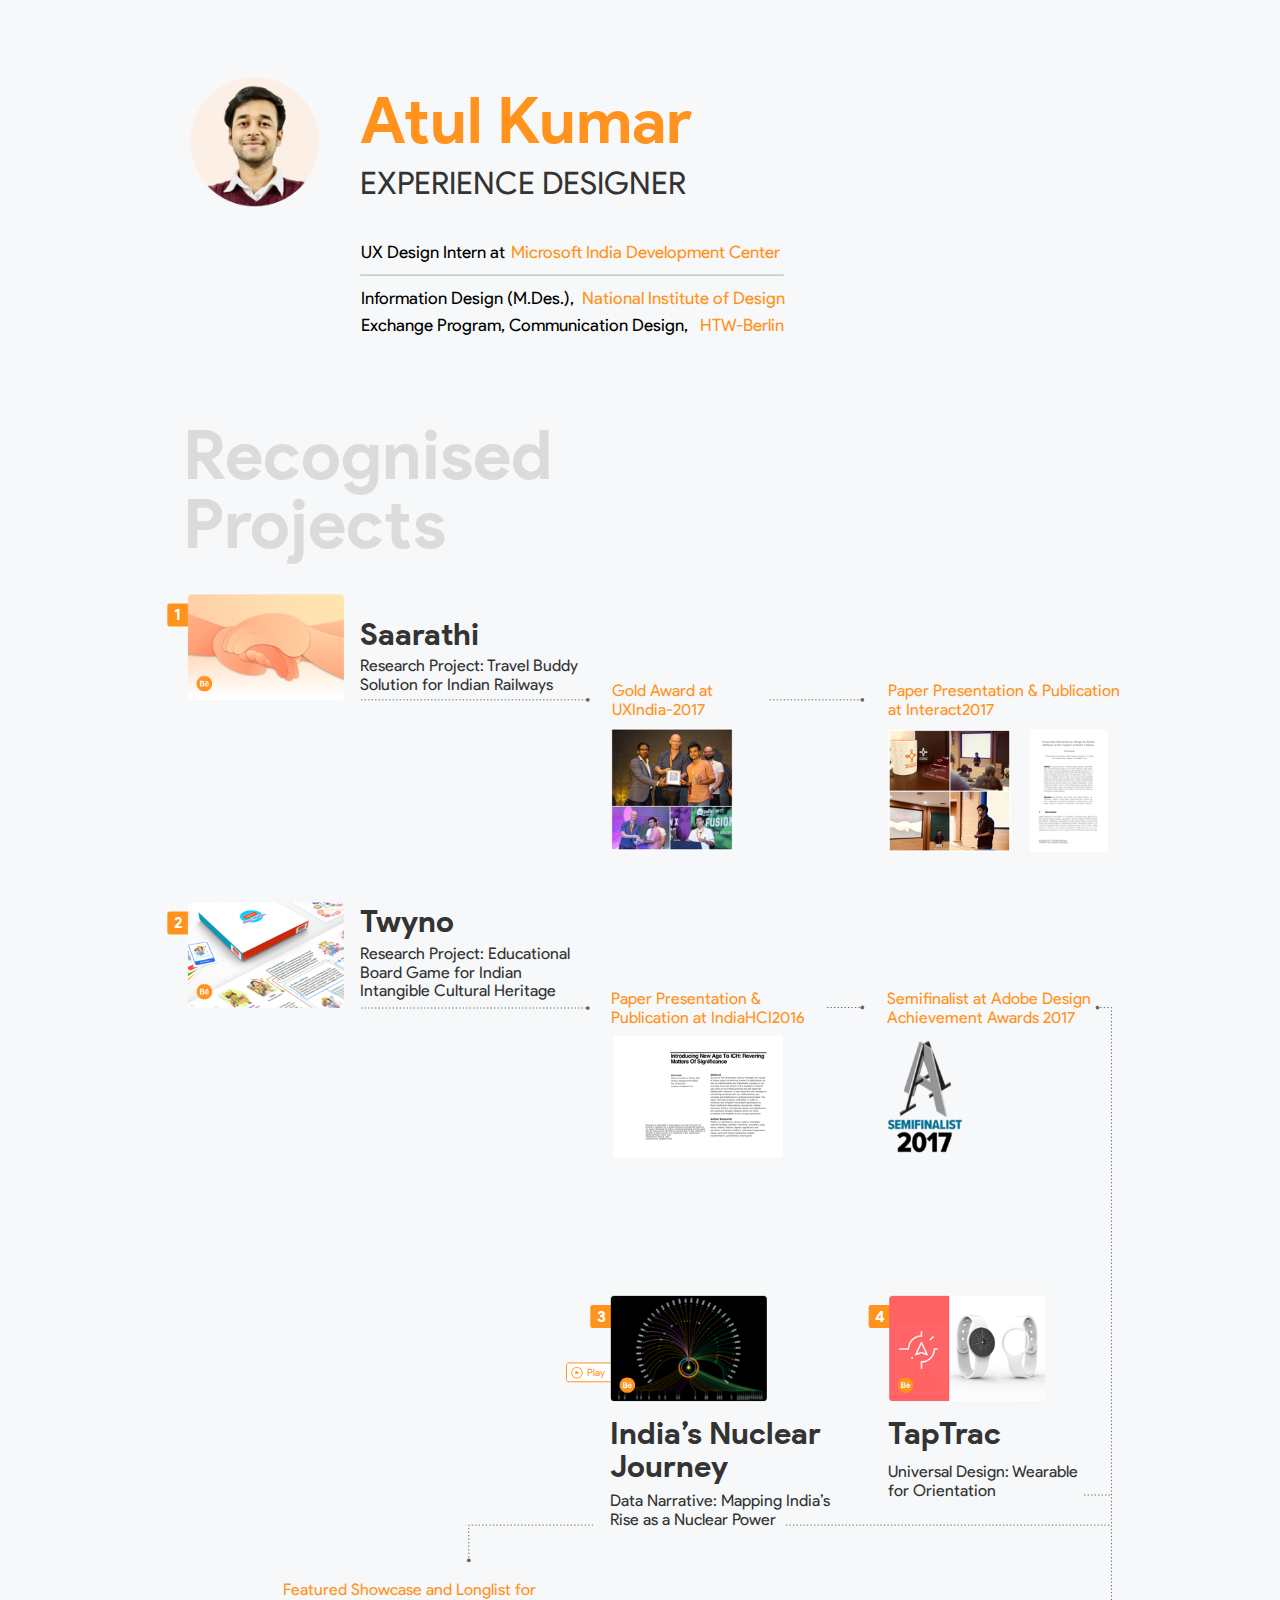
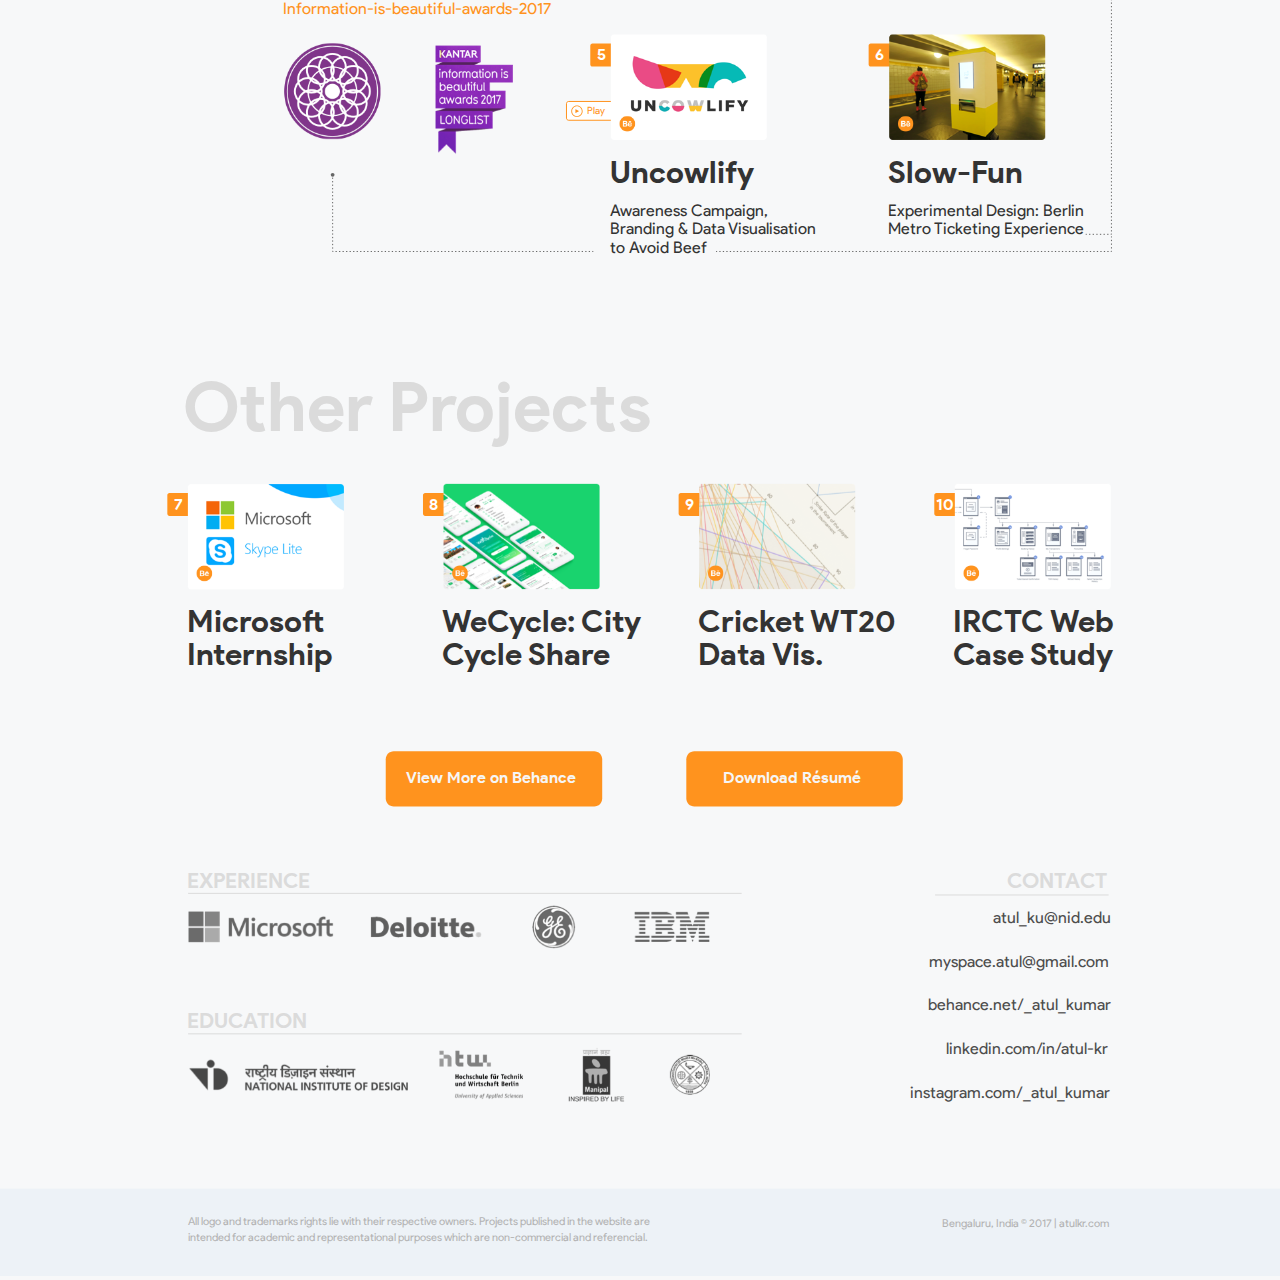
==== index.html @ 9ecec9e2 "LightWeight Update" ====
<!DOCTYPE html>
<html lang="en">
<head>
	<meta charset="utf-8" />
	<title>Atul Kumar</title>

	<meta name="keywords" content="atul kumar, portfolio, atul kumar nid, data visualization, information design, national institute of design, data, UI, UX, designer, engineer, computer science, manipal, deloite, microsoft" />
	<meta name="description" content="Design Portfolio of Atul Kumar - Experience Designer, Design Researcher, UI/UX Designer, Problem Solver, Data Visualization and User Interface. A design graduate from National Institute of Design (NID), and HTW-Berlin. Formerly a computer science engineer. Passionate about design and technology." />
	<meta name="author" content="Atul Kumar" />
	<meta name="robots" content="index,follow" />
	<meta name="rating" content="general" />

	<link type="text/css" rel="stylesheet" href="res/design.css">
	
	<script src="http://code.jquery.com/jquery-2.1.0.min.js"></script>

	<script src="res/velocity.js"></script>

	<script type="text/javascript">

		$.get('res/landingpage.svg', function(data) {

			$(document.body).append(data.documentElement);



////////////////////All Mouse Clicks ///////////////////////////

//------------------------primarySection-------------------------------------------------

			$('#projectSaarathi').click(function (){

				window.open("https://www.behance.net/gallery/53657411/Saarathi-Travel-Buddy-Program");

			});

			$('#saarathiGoldLink').click(function (){

				window.open("https://www.linkedin.com/feed/update/urn:li:activity:6336620226788069376");

			});

			$('#saarathiInteractLink').click(function (){

				window.open("https://www.linkedin.com/feed/update/urn:li:activity:6323198402859491328");

			});

			$('#saarathiPaperLink_1_').click(function (){

				window.open("http://ifip-tc13.org/wp-content/uploads/2017/10/INTERACT_2017_Adjunct_v3.pdf");

			});

			$('#projectTwyno').click(function (){

				window.open("https://www.behance.net/gallery/52136727/ICH-Part-2-Educational-Board-Game");

			});

			$('#twynoPaperLink').click(function (){

				window.open("https://dl.acm.org/citation.cfm?id=3014378");

			});

			$('#adaaLiveLink').click(function (){

				window.open("https://www.adobeawards.com/us/live");

			});

			$('#projectNuclear').click(function (){

				window.open("https://www.behance.net/gallery/46374115/Indias-Nuclear-Journey-Data-Narrative");

			});

			$('#nuclearPlayBtn').click(function (){

				window.open("http://atulkr.com/projects/datavis/indianuclear");

			});


			$('#projectTapTrac').click(function (){

				window.open("https://www.behance.net/gallery/51240947/Taptrac-Wearable-Design");

			});

			$('#uncowlifyKantarLink').click(function (){

				window.open("https://www.informationisbeautifulawards.com/showcase/2206-uncowlify-beef-the-environment");

			});

			$('#nuclearKantarLink').click(function (){

				window.open("https://www.informationisbeautifulawards.com/showcase/2207-india-s-nuclear-journey");

			});

			$('#projectUncowlify').click(function (){

				window.open("https://www.behance.net/gallery/52214761/Uncowlify-Branding-Campaign-Infographic-DataVis");

			});

			$('#uncowlifyPlayBtn').click(function (){

				window.open("http://atulkr.com/projects/uncowlify/uncowlifyDV.html");

			});

			$('#projectSlowFun').click(function (){

				window.open("https://www.behance.net/gallery/45309283/Slow-Fun-Design");

			});

//------------------------secondarySection-------------------------------------------------		

			$('#projectMicrosoft').click(function (){

				window.open("https://www.behance.net/gallery/58919081/Microsoft-Skype-Lite-User-Engagement");

			});

			$('#projectWeCycle').click(function (){

				window.open("https://www.behance.net/gallery/53700335/WeCycle-City-Cycle-Sharing-Solution");

			});

			$('#projectWT20').click(function (){

				window.open("https://www.behance.net/gallery/35028933/World-T20-Data-Visualisation");

			});

			$('#projectIRCTC').click(function (){

				window.open("https://www.behance.net/gallery/33042749/Simplifying-IRCTC-Website-SiteUser-Flow-Wireframes");

			});

//------------------------CTASection-------------------------------------------------

			$('#btnBehance').click(function (){

				window.open("https://www.behance.net/_atul_kumar");

			});

			$('#btnResume').click(function (){

				window.open("http://www.atulkr.com/res/resume_atul_kumar.pdf");

			});

//------------------------experienceSection-------------------------------------------------

			$('#ibmLink').click(function (){

				window.open("https://www.ibm.com/in-en/");

			});

			$('#geLink').click(function (){

				window.open("https://www.ge.com/");

			});

			$('#deloitteLink').click(function (){

				window.open("https://www2.deloitte.com/in/en.html");

			});

			$('#microsoftLink').click(function (){

				window.open("https://www.microsoft.com/en-in/msidc/");

			});

//------------------------educationSection-------------------------------------------------

			$('#smhsLink').click(function (){

				window.open("http://www.stmichaelspatna.edu.in/");

			});

			$('#manipalLink').click(function (){

				window.open("https://manipal.edu/mit.html");

			});

			$('#nidLink_1_').click(function (){

				window.open("http://www.nid.edu/");

			});

			$('#htwLink').click(function (){

				window.open("https://www.htw-berlin.de/");

			});

//------------------------contactsSection-------------------------------------------------

			$('#nidEmailLink').click(function (){

				window.open("mailto:atul_ku@nid.edu");

			});

			$('#perEmailLink').click(function (){

				window.open("mailto:myspace.atul@gmail.com");

			});

			$('#behanceLink').click(function (){

				window.open("https://www.behance.net/_atul_kumar");

			});

			$('#linkedinLink').click(function (){

				window.open("https://www.linkedin.com/in/atul-kr");

			});

			$('#instaLink').click(function (){

				window.open("https://www.instagram.com/_atul_kumar/");

			});

			$('#twitterLink').click(function (){

				window.open("https://twitter.com/_atul_kumar");

			});


////////////////////all hovers////////////

			$('#btnBehance').hover(

				function mouseover() {
					$('#prRect_1_').stop(true,false).velocity({'stroke': '#FF931E', 'stroke-width':'3px'});
					$('#prRect_1_').stop(true,false).velocity({'fill': '#FFFFFF'});
					$('#prText_1_').stop(true,false).velocity({'fill': '#FF931E'});
				},

				function mouseleave() {
					$('#prRect_1_').stop(true,false).velocity({'stroke': '#FF931E', 'stroke-width':'0px'});
					$('#prRect_1_').stop(true,false).velocity({'fill': '#FF931E'});
					$('#prText_1_').stop(true,false).velocity({'fill': '#FFFFFF'});
				}			
			);

			$('#btnResume').hover(

				function mouseover() {
					$('#reRect_1_').stop(true,false).velocity({'stroke': '#FF931E', 'stroke-width':'3px'});
					$('#reRect_1_').stop(true,false).velocity({'fill': '#FFFFFF'});
					$('#reText_1_').stop(true,false).velocity({'fill': '#FF931E'});
				},

				function mouseleave() {
					$('#reRect_1_').stop(true,false).velocity({'stroke': '#FF931E', 'stroke-width':'0px'});
					$('#reRect_1_').stop(true,false).velocity({'fill': '#FF931E'});
					$('#reText_1_').stop(true,false).velocity({'fill': '#FFFFFF'});
				}			
			);

			$('#nuclearPlayBtn').hover(

				function mouseover() {
					$('#nuclearPlay_x5F_rect').stop(true,false).velocity({'fill': '#FF931E'});
					$('#nuclearPlay_x5F_text').stop(true,false).velocity({'fill': '#FFFFFF'});
					$('#nuclearPlay_x5F_icoCircle').stop(true,false).velocity({'fill': '#FFFFFF'});
					$('#nuclearPlay_x5F_icoTriangle').stop(true,false).velocity({'fill': '#FFFFFF'});
				},

				function mouseleave() {
					$('#nuclearPlay_x5F_rect').stop(true,false).velocity({'fill': '#FFFFFF'});
					$('#nuclearPlay_x5F_text').stop(true,false).velocity({'fill': '#FF931E'});
					$('#nuclearPlay_x5F_icoCircle').stop(true,false).velocity({'fill': '#FF931E'});
					$('#nuclearPlay_x5F_icoTriangle').stop(true,false).velocity({'fill': '#FF931E'});
				}			
			);

			$('#uncowlifyPlayBtn').hover(

				function mouseover() {
					$('#uncowlifyPlay_x5F_rect').stop(true,false).velocity({'fill': '#FF931E'});
					$('#uncowlifyPlay_x5F_text').stop(true,false).velocity({'fill': '#FFFFFF'});
					$('#uncowlifyPlay_x5F_icoCircle').stop(true,false).velocity({'fill': '#FFFFFF'});
					$('#uncowlifyPlay_x5F_icoTriangle').stop(true,false).velocity({'fill': '#FFFFFF'});
				},

				function mouseleave() {
					$('#uncowlifyPlay_x5F_rect').stop(true,false).velocity({'fill': '#FFFFFF'});
					$('#uncowlifyPlay_x5F_text').stop(true,false).velocity({'fill': '#FF931E'});
					$('#uncowlifyPlay_x5F_icoCircle').stop(true,false).velocity({'fill': '#FF931E'});
					$('#uncowlifyPlay_x5F_icoTriangle').stop(true,false).velocity({'fill': '#FF931E'});
				}			
			);


		});//last close for $.get


	</script>
</head>



<body style="margin:0; padding:0; background:#F7F8F9;">

</body>
</html>
---- res/design.css ----
@font-face{
	font-family: 'ProductSans-Regular';
	src:url(Prod-Sans-Regular.ttf);
}


@font-face{
	font-family: 'ProductSans-Bold';
	src:url(Prod-Sans-Bold.ttf);
}


#body{
	width: 100%;
	background: #F7F8F9;
	margin: 0;
	padding: 0;
	font-family: 'ProductSans-Regular', 'ProductSans-Bold';
	overflow: hidden;
}

#projectSaarathi, #saarathiGoldLink, #saarathiInteractLink, #saarathiPaperLink_1_, #projectTwyno, #twynoPaperLink, #adaaLiveLink, #projectNuclear,
#projectTapTrac, #uncowlifyKantarLink, #nuclearKantarLink, #projectUncowlify, #projectSlowFun, #projectMicrosoft, #projectWeCycle, #projectWT20, 
#projectIRCTC, #btnBehance, #btnResume, #ibmLink, #geLink, #deloitteLink, #microsoftLink, #smhsLink, #manipalLink, 
#nidLink_1_, #htwLink, #nidEmailLink, #perEmailLink, #behanceLink, #linkedinLink, #instaLink, #twitterLink, #nuclearPlayBtn, #uncowlifyPlayBtn {
	cursor:pointer;
}

#nidEmailLink:hover, #perEmailLink:hover, #behanceLink:hover, #linkedinLink:hover, #instaLink:hover, #twitterLink:hover {
	fill: #FF931E;
}
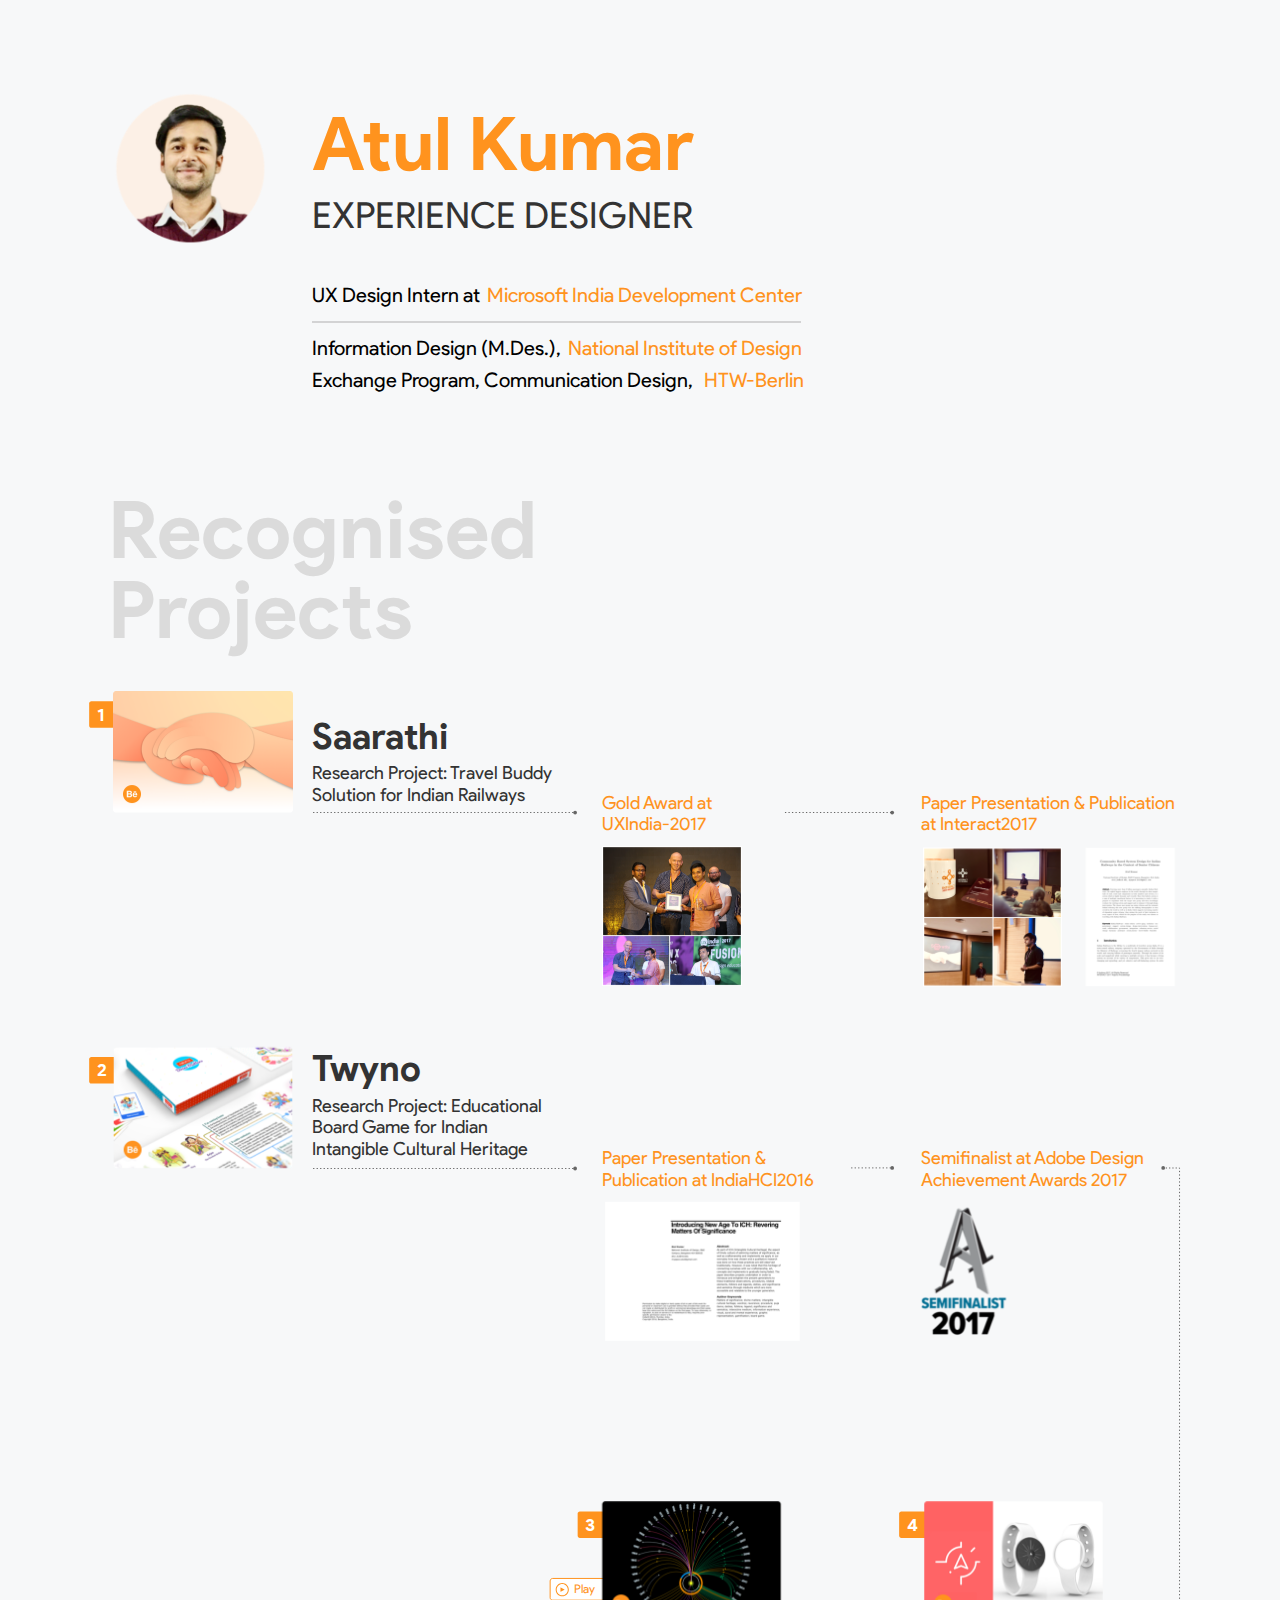
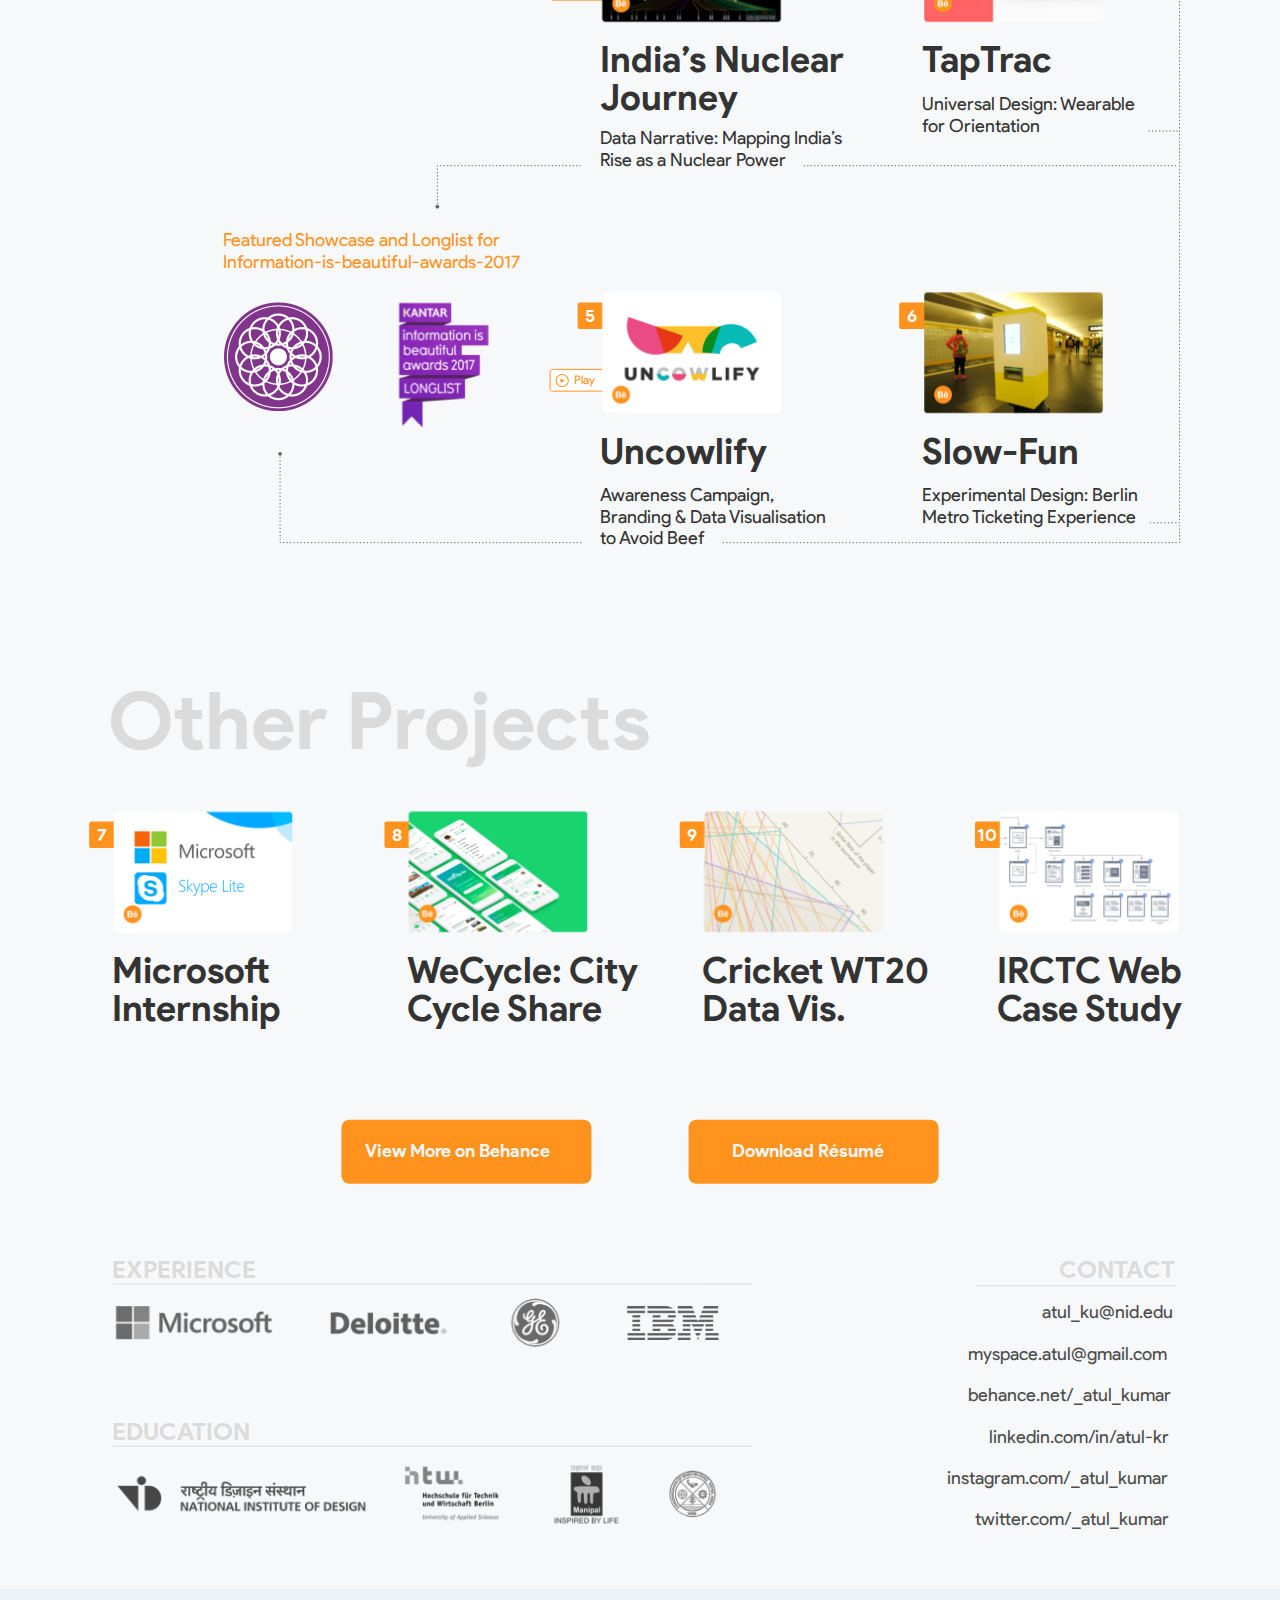
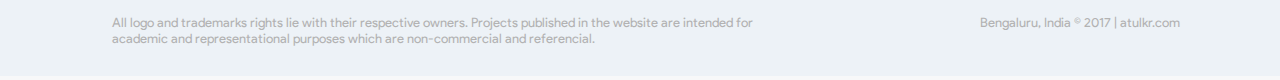
==== commit f8643a26: "Fast Load Website SVG" ====
--- a/index.html
+++ b/index.html
@@ -18,7 +18,7 @@
 
 	<script type="text/javascript">
 
-		$.get('res/landingpage.svg', function(data) {
+		$.get('landingpage.svg', function(data) {
 
 			$(document.body).append(data.documentElement);
 
@@ -324,8 +324,6 @@
 </head>
 
 
-
 <body style="margin:0; padding:0; background:#F7F8F9;">
-
 </body>
 </html>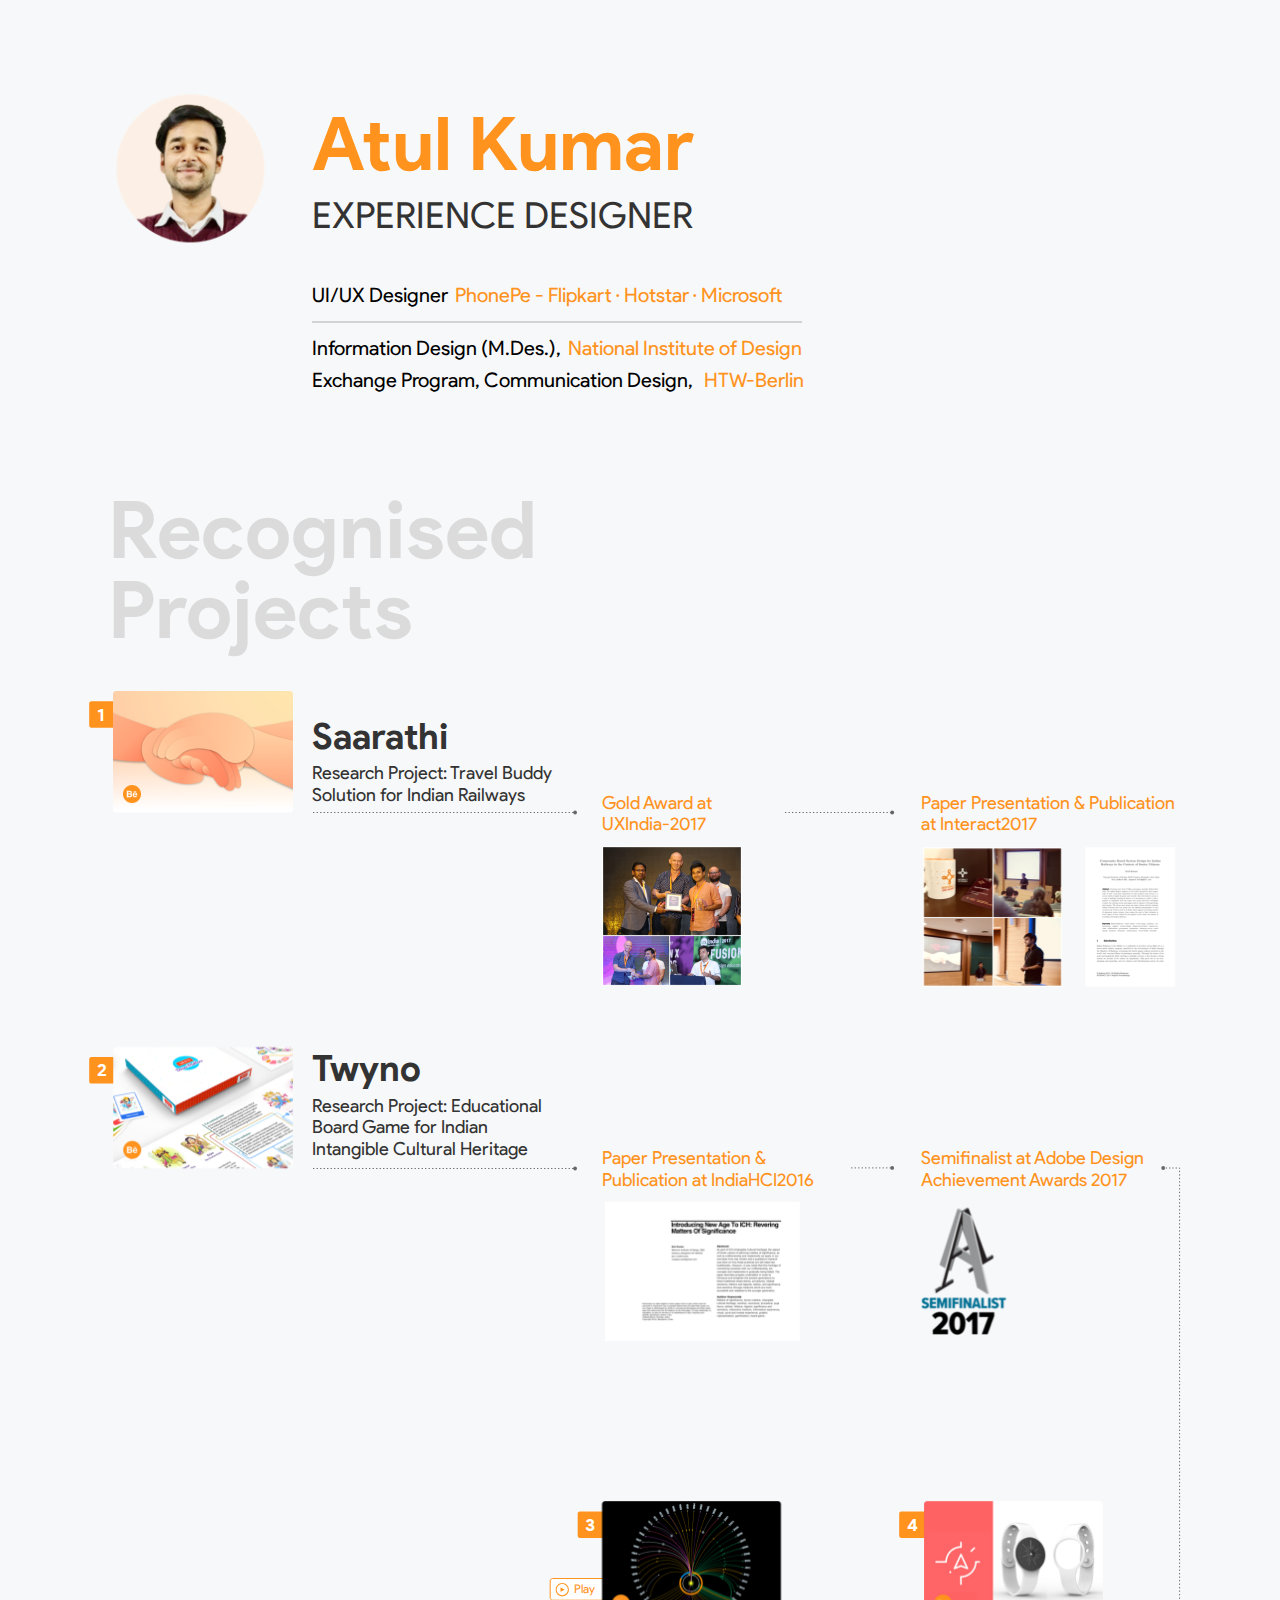
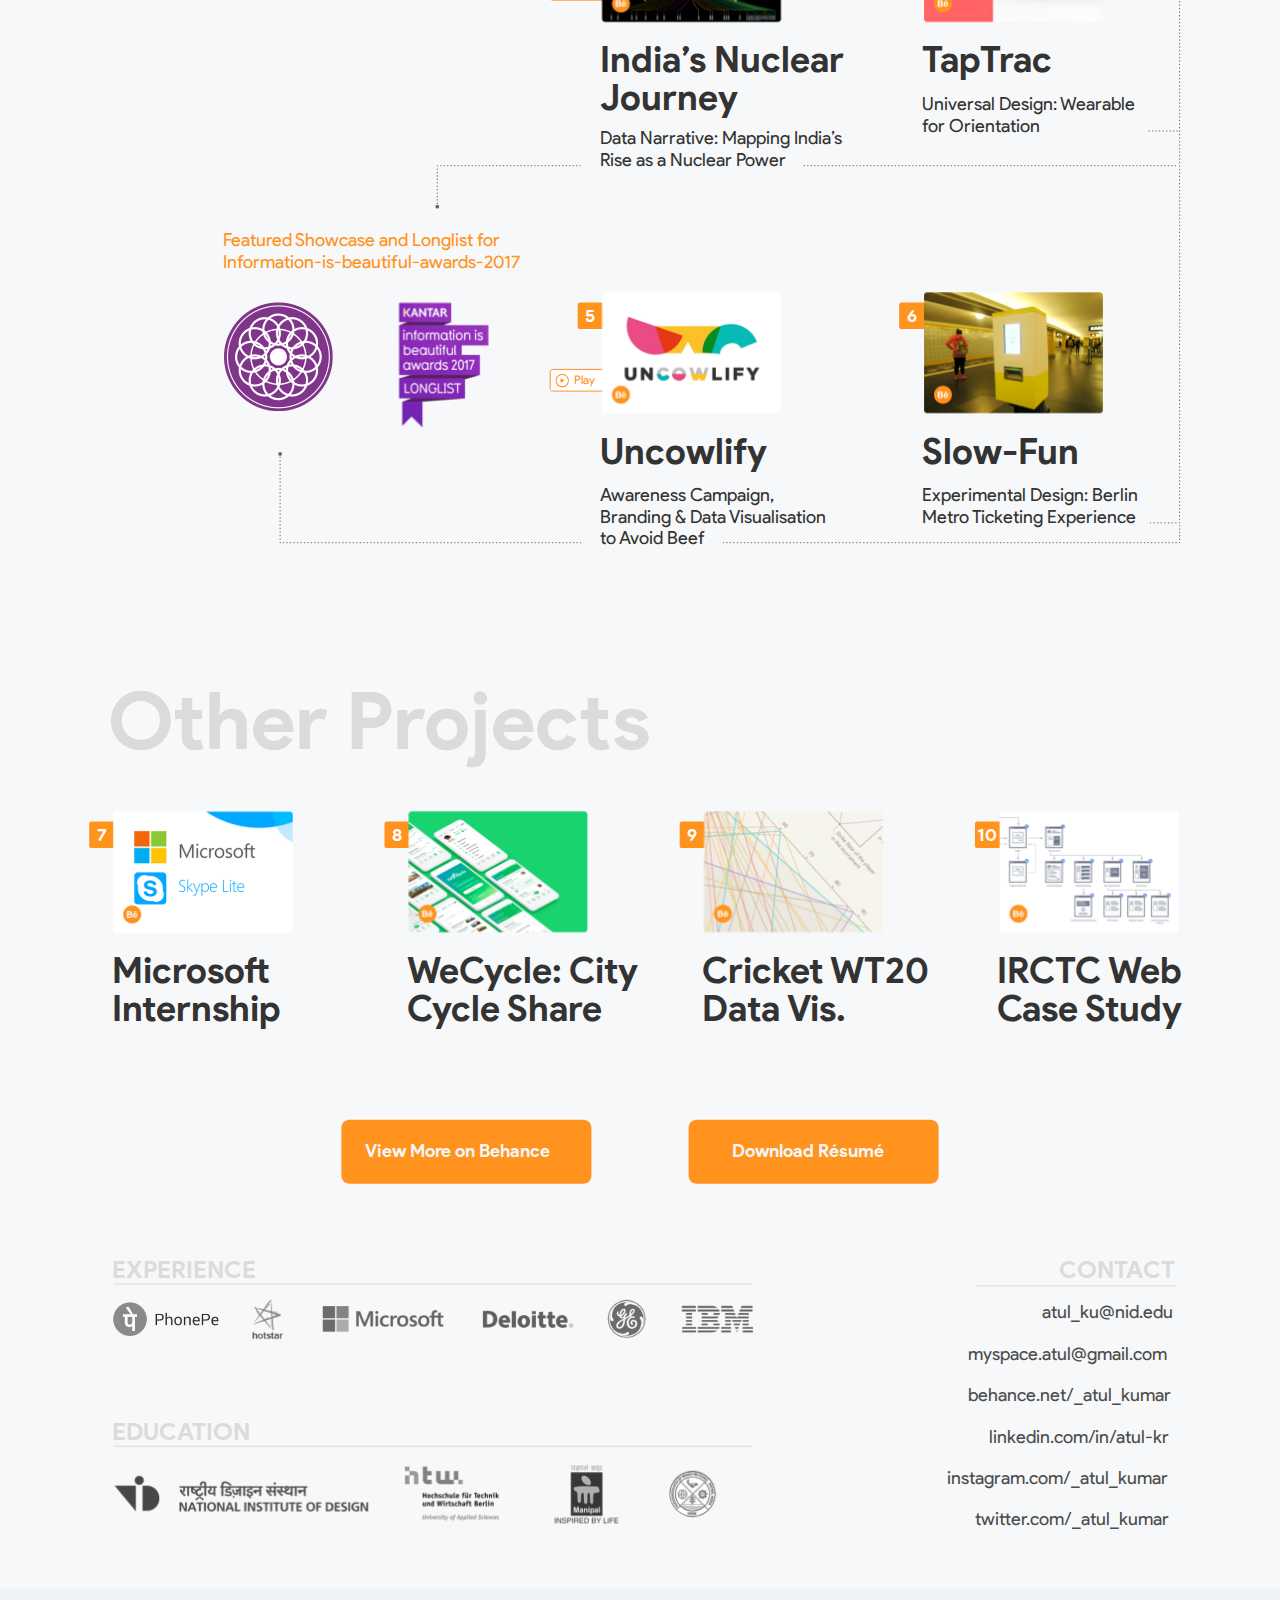
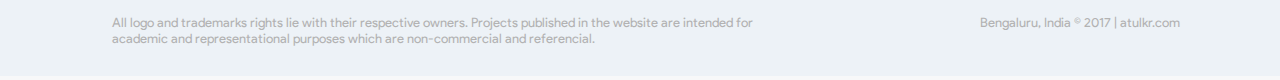
==== commit 00a8a377: "PhonePe change" ====
--- a/index.html
+++ b/index.html
@@ -4,12 +4,21 @@
 	<meta charset="utf-8" />
 	<title>Atul Kumar</title>
 
-	<meta name="keywords" content="atul kumar, portfolio, atul kumar nid, data visualization, information design, national institute of design, data, UI, UX, designer, engineer, computer science, manipal, deloite, microsoft" />
+	<meta name="keywords" content="atul kumar, portfolio, atul kumar nid, nid, htw, data visualization, information design, national institute of design, data, UI, UX, designer, engineer, computer science, manipal, deloitte, microsoft" />
 	<meta name="description" content="Design Portfolio of Atul Kumar - Experience Designer, Design Researcher, UI/UX Designer, Problem Solver, Data Visualization and User Interface. A design graduate from National Institute of Design (NID), and HTW-Berlin. Formerly a computer science engineer. Passionate about design and technology." />
 	<meta name="author" content="Atul Kumar" />
 	<meta name="robots" content="index,follow" />
 	<meta name="rating" content="general" />
 
+	 <meta property="og:title" content="Atul Kumar - User Experience Designer" />
+     <meta property="og:type" content="website" />
+     <meta property="og:url" content="http://www.atulkr.com" />
+     <meta property="og:image" content="res/metaImage.png" />
+     <meta property="og:image:secure_url" content="http://atulkr.com/res/metaImage.png" />
+     <meta property="og:description" content="Design Portfolio of Atul Kumar - Experience Designer, Design Researcher, UI/UX Designer, Problem Solver, Data Visualization and User Interface. A design graduate from National Institute of Design (NID), and HTW-Berlin. Formerly a computer science engineer. Passionate about design and technology." />
+
+	<link rel="icon" type="image/png" href="res/favicon.png">
+
 	<link type="text/css" rel="stylesheet" href="res/design.css">
 	
 	<script src="http://code.jquery.com/jquery-2.1.0.min.js"></script>
@@ -182,6 +191,18 @@
 			$('#microsoftLink').click(function (){
 
 				window.open("https://www.microsoft.com/en-in/msidc/");
+
+			});
+
+			$('#hotstarLink').click(function (){
+
+				window.open("https://http://www.hotstar.com/");
+
+			});
+
+			$('#phonepeLink').click(function (){
+
+				window.open("https://www.phonepe.com");
 
 			});
 
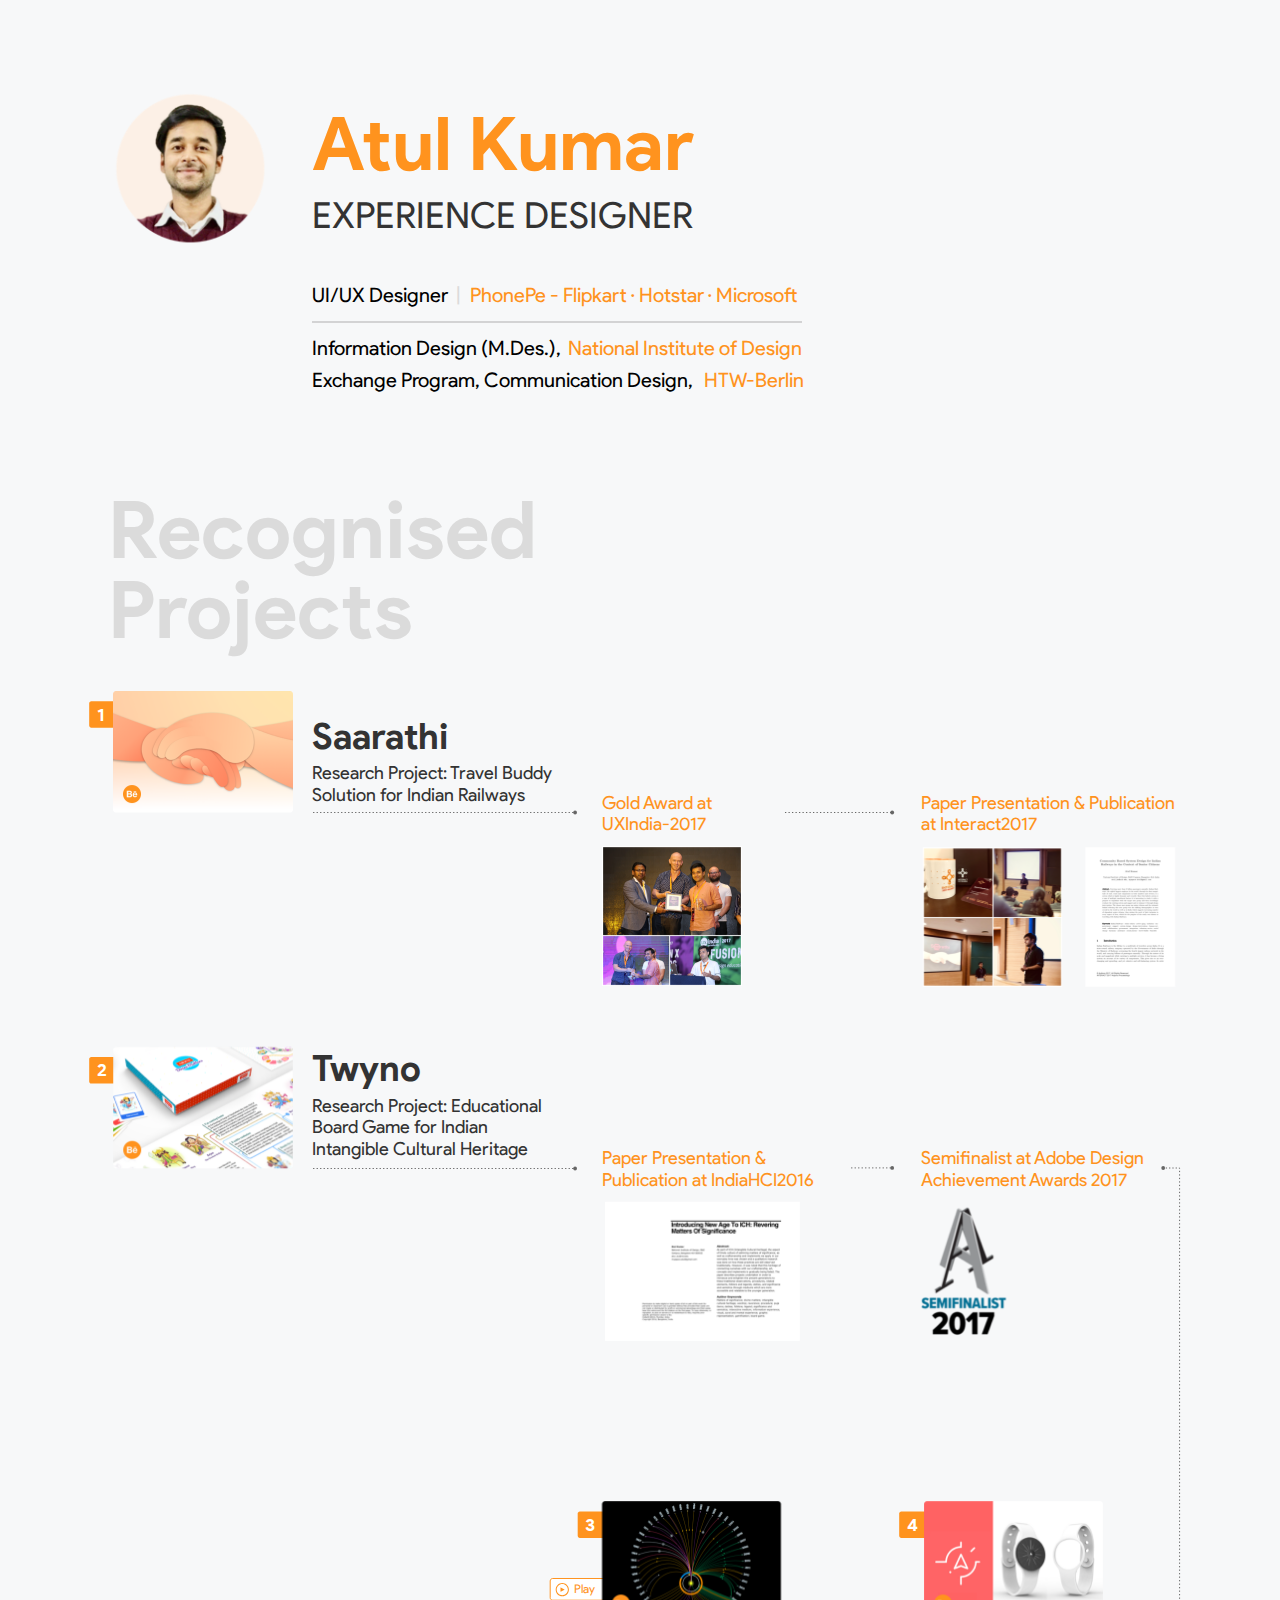
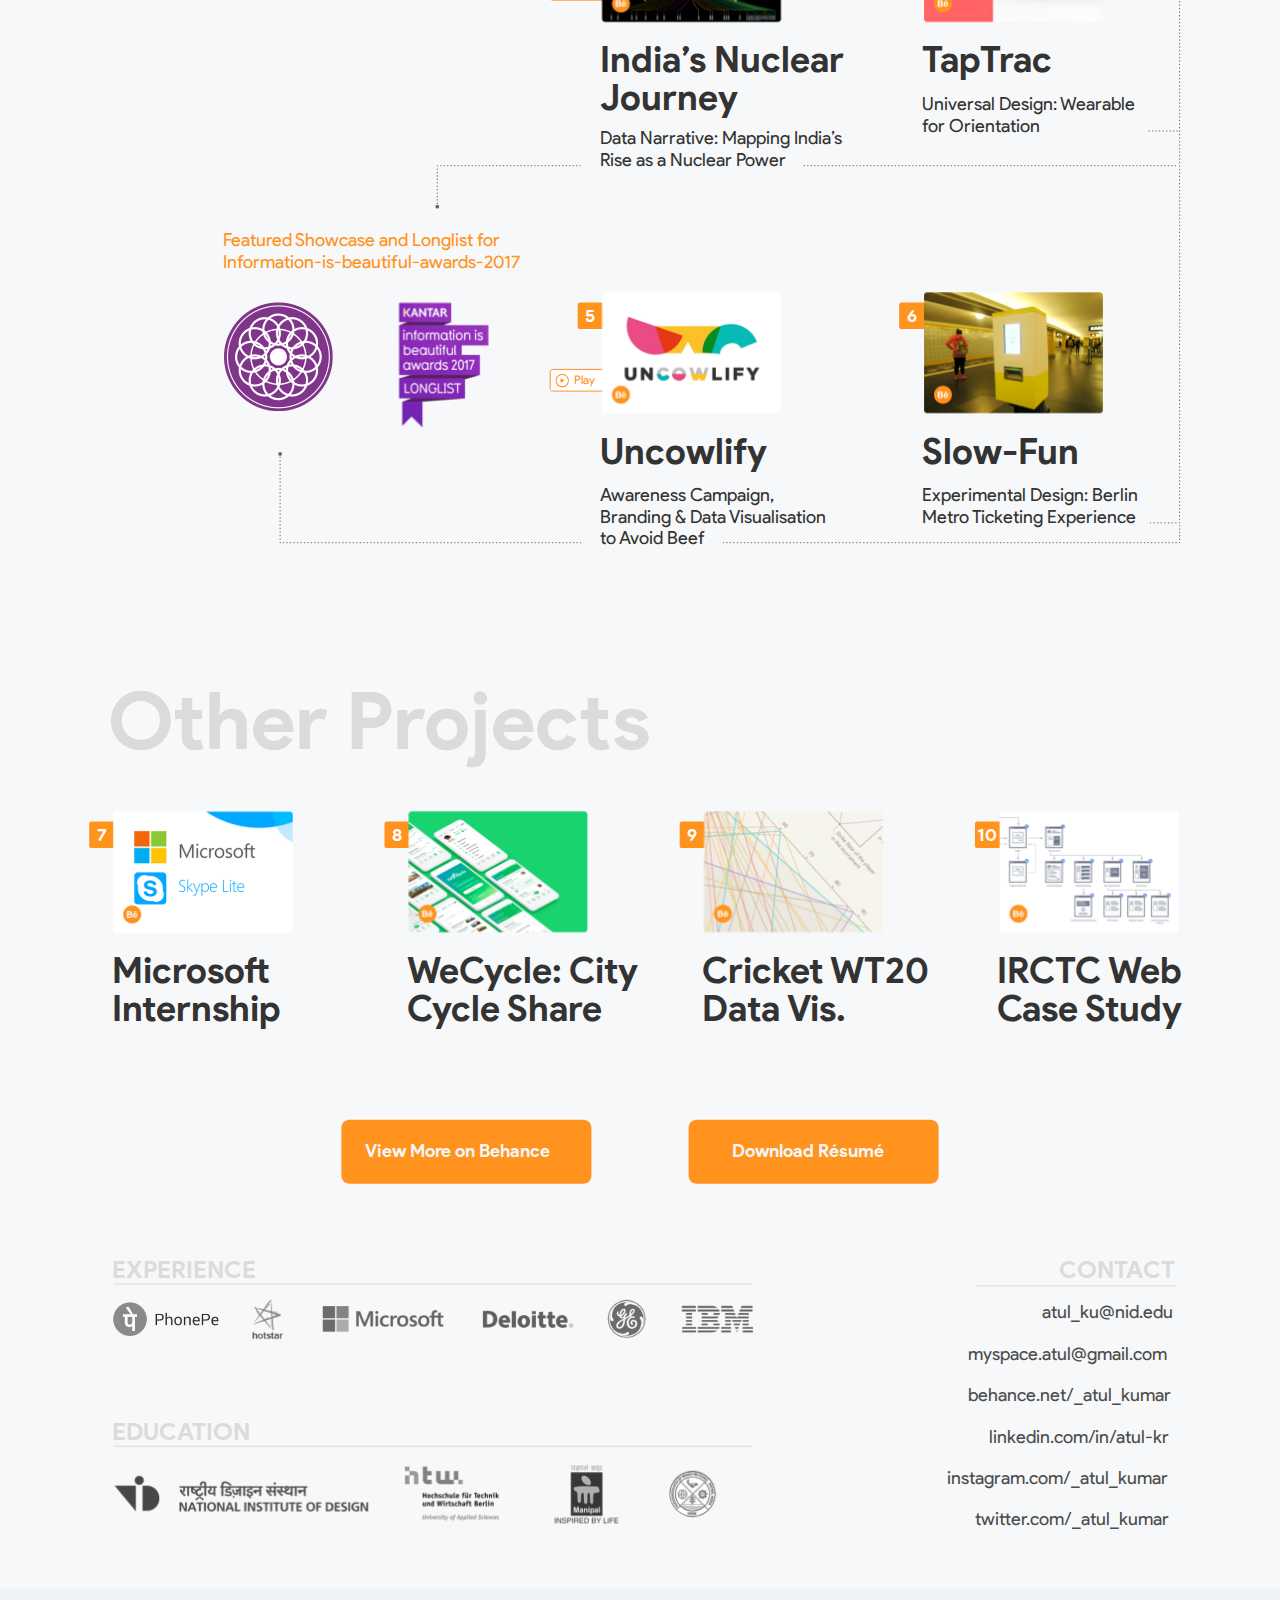
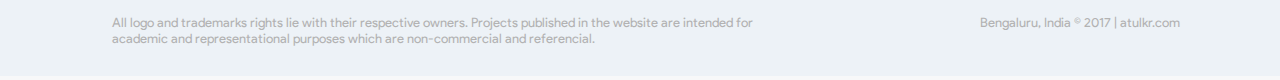
==== commit 4c9fe52a: "hotstar-link-update" ====
--- a/index.html
+++ b/index.html
@@ -196,7 +196,7 @@
 
 			$('#hotstarLink').click(function (){
 
-				window.open("https://http://www.hotstar.com/");
+				window.open("https://www.hotstar.com/");
 
 			});
 
--- a/res/design.css
+++ b/res/design.css
@@ -21,7 +21,7 @@
 
 #projectSaarathi, #saarathiGoldLink, #saarathiInteractLink, #saarathiPaperLink_1_, #projectTwyno, #twynoPaperLink, #adaaLiveLink, #projectNuclear,
 #projectTapTrac, #uncowlifyKantarLink, #nuclearKantarLink, #projectUncowlify, #projectSlowFun, #projectMicrosoft, #projectWeCycle, #projectWT20, 
-#projectIRCTC, #btnBehance, #btnResume, #ibmLink, #geLink, #deloitteLink, #microsoftLink, #smhsLink, #manipalLink, 
+#projectIRCTC, #btnBehance, #btnResume, #ibmLink, #geLink, #deloitteLink, #microsoftLink, #hotstarLink, #phonepeLink, #smhsLink, #manipalLink, 
 #nidLink_1_, #htwLink, #nidEmailLink, #perEmailLink, #behanceLink, #linkedinLink, #instaLink, #twitterLink, #nuclearPlayBtn, #uncowlifyPlayBtn {
 	cursor:pointer;
 }
